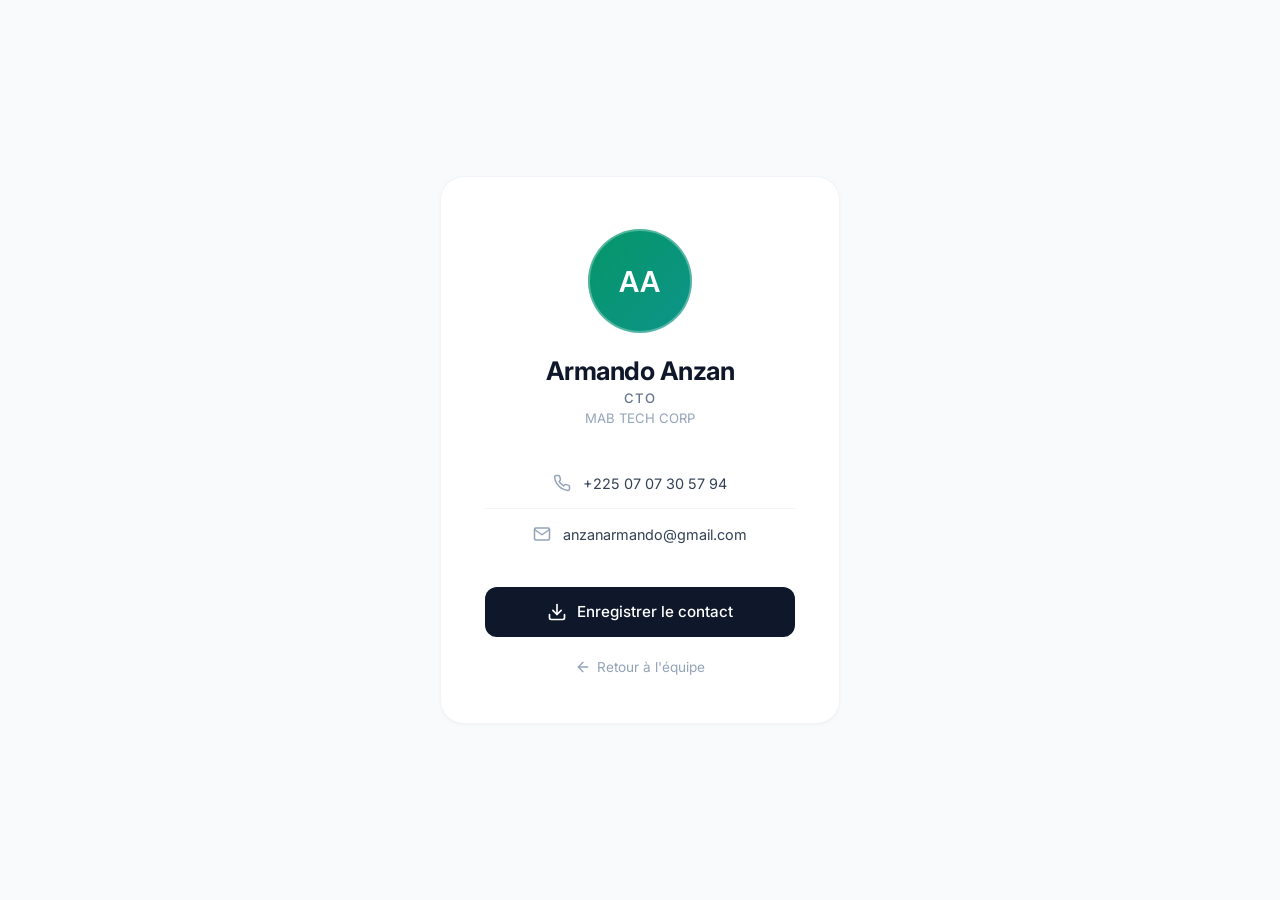
==== armando.html @ 26643504 "Initial commit — cartes de visite MabTech Corp" ====
<!DOCTYPE html>
<html lang="fr">
<head>
  <meta charset="UTF-8">
  <meta name="viewport" content="width=device-width, initial-scale=1.0">
  <title>Armando Anzan — MabTech Corp</title>
  <link rel="stylesheet" href="style.css">
  <link href="https://fonts.googleapis.com/css2?family=Inter:wght@400;500;600;700&display=swap" rel="stylesheet">
</head>
<body>

<div class="member-page">
  <div class="member-card">
    <div class="avatar-ring ring-armando">
      <div class="avatar-inner">AA</div>
    </div>
    <h2>Armando Anzan</h2>
    <div class="title">CTO</div>
    <div class="org">MAB TECH CORP</div>

    <div class="contact-info">
      <div class="contact-item">
        <svg viewBox="0 0 24 24" fill="none" stroke="currentColor" stroke-width="2" stroke-linecap="round" stroke-linejoin="round"><path d="M22 16.92v3a2 2 0 0 1-2.18 2 19.79 19.79 0 0 1-8.63-3.07 19.5 19.5 0 0 1-6-6 19.79 19.79 0 0 1-3.07-8.67A2 2 0 0 1 4.11 2h3a2 2 0 0 1 2 1.72 12.84 12.84 0 0 0 .7 2.81 2 2 0 0 1-.45 2.11L8.09 9.91a16 16 0 0 0 6 6l1.27-1.27a2 2 0 0 1 2.11-.45 12.84 12.84 0 0 0 2.81.7A2 2 0 0 1 22 16.92z"/></svg>
        <a href="tel:+2250707305794">+225 07 07 30 57 94</a>
      </div>
      <div class="contact-item">
        <svg viewBox="0 0 24 24" fill="none" stroke="currentColor" stroke-width="2" stroke-linecap="round" stroke-linejoin="round"><path d="M4 4h16c1.1 0 2 .9 2 2v12c0 1.1-.9 2-2 2H4c-1.1 0-2-.9-2-2V6c0-1.1.9-2 2-2z"/><polyline points="22,6 12,13 2,6"/></svg>
        <a href="mailto:anzanarmando@gmail.com">anzanarmando@gmail.com</a>
      </div>
    </div>

    <a href="armando-anzan.vcf" class="btn-download" download>
      <svg viewBox="0 0 24 24" fill="none" stroke="currentColor" stroke-width="2" stroke-linecap="round" stroke-linejoin="round"><path d="M21 15v4a2 2 0 0 1-2 2H5a2 2 0 0 1-2-2v-4"/><polyline points="7 10 12 15 17 10"/><line x1="12" y1="15" x2="12" y2="3"/></svg>
      Enregistrer le contact
    </a>
    <a href="index.html" class="back-link">
      <svg viewBox="0 0 24 24" fill="none" stroke="currentColor" stroke-width="2" stroke-linecap="round" stroke-linejoin="round"><line x1="19" y1="12" x2="5" y2="12"/><polyline points="12 19 5 12 12 5"/></svg>
      Retour à l'équipe
    </a>
  </div>
</div>

</body>
</html>
---- style.css ----
* {
  margin: 0;
  padding: 0;
  box-sizing: border-box;
}

body {
  font-family: 'Inter', 'Segoe UI', system-ui, -apple-system, sans-serif;
  background: #f8fafc;
  min-height: 100vh;
  color: #0f172a;
}

.container {
  max-width: 1100px;
  margin: 0 auto;
  padding: 60px 24px;
}

/* Header */
header {
  text-align: center;
  margin-bottom: 60px;
}

.logo-wrap {
  width: 96px;
  height: 96px;
  margin: 0 auto 24px;
  border-radius: 24px;
  background: #fff;
  box-shadow: 0 8px 32px rgba(0, 0, 0, 0.06);
  display: flex;
  align-items: center;
  justify-content: center;
  overflow: hidden;
  padding: 12px;
}

.logo-wrap img {
  width: 100%;
  height: 100%;
  object-fit: contain;
  border-radius: 12px;
}

header h1 {
  font-size: 2rem;
  font-weight: 700;
  color: #0f172a;
  letter-spacing: -0.03em;
  margin-bottom: 6px;
}

header p {
  color: #64748b;
  font-size: 0.95rem;
}

/* Team grid */
.team {
  display: grid;
  grid-template-columns: repeat(auto-fit, minmax(300px, 1fr));
  gap: 24px;
}

/* Card */
.card {
  background: #fff;
  border-radius: 20px;
  padding: 36px 28px 32px;
  text-align: center;
  box-shadow: 0 1px 3px rgba(0, 0, 0, 0.04);
  transition: all 0.3s cubic-bezier(0.16, 1, 0.3, 1);
  border: 1px solid #f1f5f9;
}

.card:hover {
  box-shadow: 0 24px 64px rgba(0, 0, 0, 0.08);
  transform: translateY(-6px);
  border-color: #e2e8f0;
}

/* Avatar ring */
.avatar-ring {
  width: 88px;
  height: 88px;
  margin: 0 auto 18px;
  border-radius: 50%;
  padding: 3px;
  position: relative;
}

.avatar-ring::after {
  content: '';
  position: absolute;
  inset: 0;
  border-radius: 50%;
  border: 2px solid rgba(255, 255, 255, 0.3);
}

.avatar-inner {
  width: 100%;
  height: 100%;
  border-radius: 50%;
  display: flex;
  align-items: center;
  justify-content: center;
  font-size: 1.5rem;
  font-weight: 600;
  color: #fff;
  letter-spacing: 0.02em;
}

.ring-marc {
  background: linear-gradient(135deg, #2563eb, #7c3aed);
}
.ring-marc .avatar-inner {
  background: linear-gradient(135deg, #2563eb, #7c3aed);
}
.ring-armando {
  background: linear-gradient(135deg, #059669, #0d9488);
}
.ring-armando .avatar-inner {
  background: linear-gradient(135deg, #059669, #0d9488);
}
.ring-berenger {
  background: linear-gradient(135deg, #d97706, #dc2626);
}
.ring-berenger .avatar-inner {
  background: linear-gradient(135deg, #d97706, #dc2626);
}

.card h3 {
  font-size: 1.15rem;
  font-weight: 600;
  color: #0f172a;
  margin-bottom: 4px;
}

.card .title {
  font-size: 0.78rem;
  color: #64748b;
  font-weight: 500;
  text-transform: uppercase;
  letter-spacing: 0.06em;
  margin-bottom: 4px;
}

.card .org {
  font-size: 0.78rem;
  color: #94a3b8;
  margin-bottom: 24px;
}

.card .actions {
  display: flex;
  gap: 10px;
  justify-content: center;
}

/* Buttons */
.btn {
  display: inline-flex;
  align-items: center;
  justify-content: center;
  gap: 7px;
  padding: 10px 20px;
  border-radius: 10px;
  text-decoration: none;
  font-size: 0.85rem;
  font-weight: 500;
  transition: all 0.2s ease;
  cursor: pointer;
  border: none;
  font-family: inherit;
  line-height: 1;
}

.btn svg {
  width: 16px;
  height: 16px;
  flex-shrink: 0;
}

.btn-primary {
  background: #0f172a;
  color: #fff;
}

.btn-primary:hover {
  background: #1e293b;
}

.btn-outline {
  background: transparent;
  color: #475569;
  border: 1px solid #e2e8f0;
}

.btn-outline:hover {
  background: #f8fafc;
  border-color: #cbd5e1;
}

/* Individual page */
.member-page {
  min-height: 100vh;
  display: flex;
  align-items: center;
  justify-content: center;
  padding: 24px;
  background: #f8fafc;
}

.member-card {
  background: #fff;
  border-radius: 24px;
  padding: 52px 44px 44px;
  text-align: center;
  max-width: 400px;
  width: 100%;
  box-shadow: 0 1px 3px rgba(0, 0, 0, 0.04);
  border: 1px solid #f1f5f9;
}

.member-card .avatar-ring {
  width: 104px;
  height: 104px;
  margin: 0 auto 22px;
  padding: 4px;
}

.member-card .avatar-inner {
  font-size: 1.8rem;
}

.member-card h2 {
  font-size: 1.6rem;
  font-weight: 700;
  color: #0f172a;
  margin-bottom: 4px;
  letter-spacing: -0.02em;
}

.member-card .title {
  font-size: 0.82rem;
  color: #64748b;
  font-weight: 500;
  text-transform: uppercase;
  letter-spacing: 0.06em;
  margin-bottom: 4px;
}

.member-card .org {
  font-size: 0.82rem;
  color: #94a3b8;
  margin-bottom: 32px;
}

.member-card .contact-info {
  margin-bottom: 28px;
}

.member-card .contact-item {
  display: flex;
  align-items: center;
  justify-content: center;
  gap: 12px;
  padding: 16px 0;
  border-bottom: 1px solid #f1f5f9;
  color: #334155;
  font-size: 0.9rem;
}

.member-card .contact-item:last-child {
  border-bottom: none;
}

.member-card .contact-item svg {
  width: 18px;
  height: 18px;
  flex-shrink: 0;
  color: #94a3b8;
}

.member-card .contact-item a {
  color: #334155;
  text-decoration: none;
  transition: color 0.2s;
}

.member-card .contact-item a:hover {
  color: #2563eb;
}

.btn-download {
  display: inline-flex;
  align-items: center;
  justify-content: center;
  gap: 10px;
  width: 100%;
  padding: 15px 24px;
  background: #0f172a;
  color: #fff;
  border-radius: 12px;
  text-decoration: none;
  font-weight: 500;
  font-size: 0.95rem;
  transition: all 0.25s ease;
  border: none;
  cursor: pointer;
  font-family: inherit;
  line-height: 1;
}

.btn-download svg {
  width: 20px;
  height: 20px;
  flex-shrink: 0;
}

.btn-download:hover {
  background: #1e293b;
  transform: translateY(-2px);
  box-shadow: 0 8px 24px rgba(15, 23, 42, 0.15);
}

.back-link {
  margin-top: 22px;
  display: inline-flex;
  align-items: center;
  gap: 6px;
  color: #94a3b8;
  text-decoration: none;
  font-size: 0.85rem;
  transition: color 0.2s;
}

.back-link svg {
  width: 16px;
  height: 16px;
}

.back-link:hover {
  color: #475569;
}

/* Footer */
footer {
  text-align: center;
  padding: 40px 24px;
  color: #94a3b8;
  font-size: 0.8rem;
}

/* Responsive */
@media (max-width: 700px) {
  .container { padding: 40px 16px; }
  header h1 { font-size: 1.5rem; }
  .team { grid-template-columns: 1fr; }
  .member-card { padding: 36px 20px 32px; }
  .member-card h2 { font-size: 1.3rem; }
}
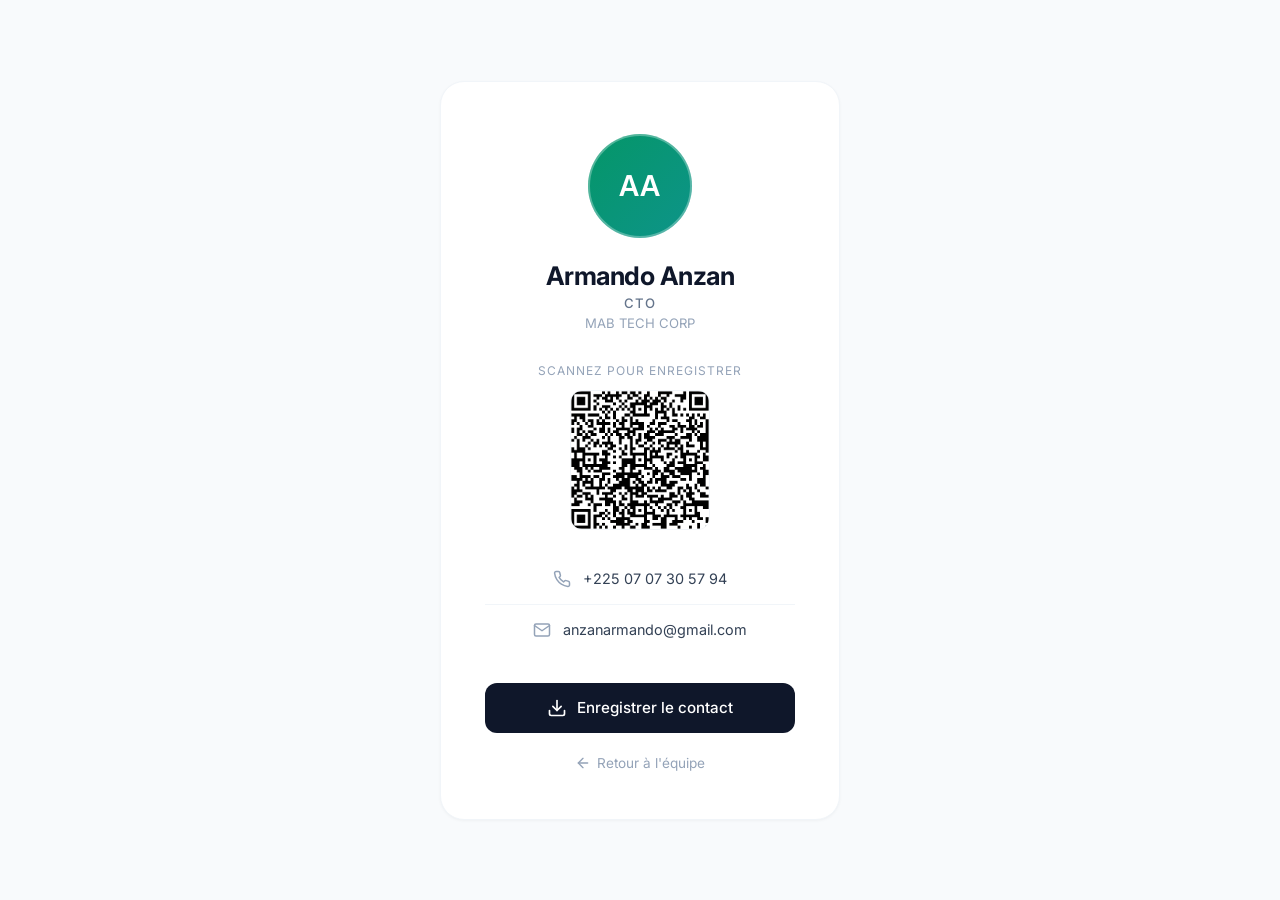
==== commit eb0b30d3: "Ajout QR codes vCard directs — scan & save automatique" ====
--- a/armando.html
+++ b/armando.html
@@ -17,6 +17,11 @@
     <h2>Armando Anzan</h2>
     <div class="title">CTO</div>
     <div class="org">MAB TECH CORP</div>
+
+    <div class="qr-section">
+      <div class="qr-label">Scannez pour enregistrer</div>
+      <img src="qr-armando.png" alt="QR code Armando Anzan">
+    </div>
 
     <div class="contact-info">
       <div class="contact-item">
--- a/style.css
+++ b/style.css
@@ -256,6 +256,27 @@
   font-size: 0.82rem;
   color: #94a3b8;
   margin-bottom: 32px;
+}
+
+.member-card .qr-section {
+  margin-bottom: 24px;
+}
+
+.member-card .qr-section .qr-label {
+  font-size: 0.75rem;
+  color: #94a3b8;
+  text-transform: uppercase;
+  letter-spacing: 0.08em;
+  margin-bottom: 12px;
+}
+
+.member-card .qr-section img {
+  width: 140px;
+  height: 140px;
+  border-radius: 12px;
+  border: 1px solid #f1f5f9;
+  display: block;
+  margin: 0 auto;
 }
 
 .member-card .contact-info {
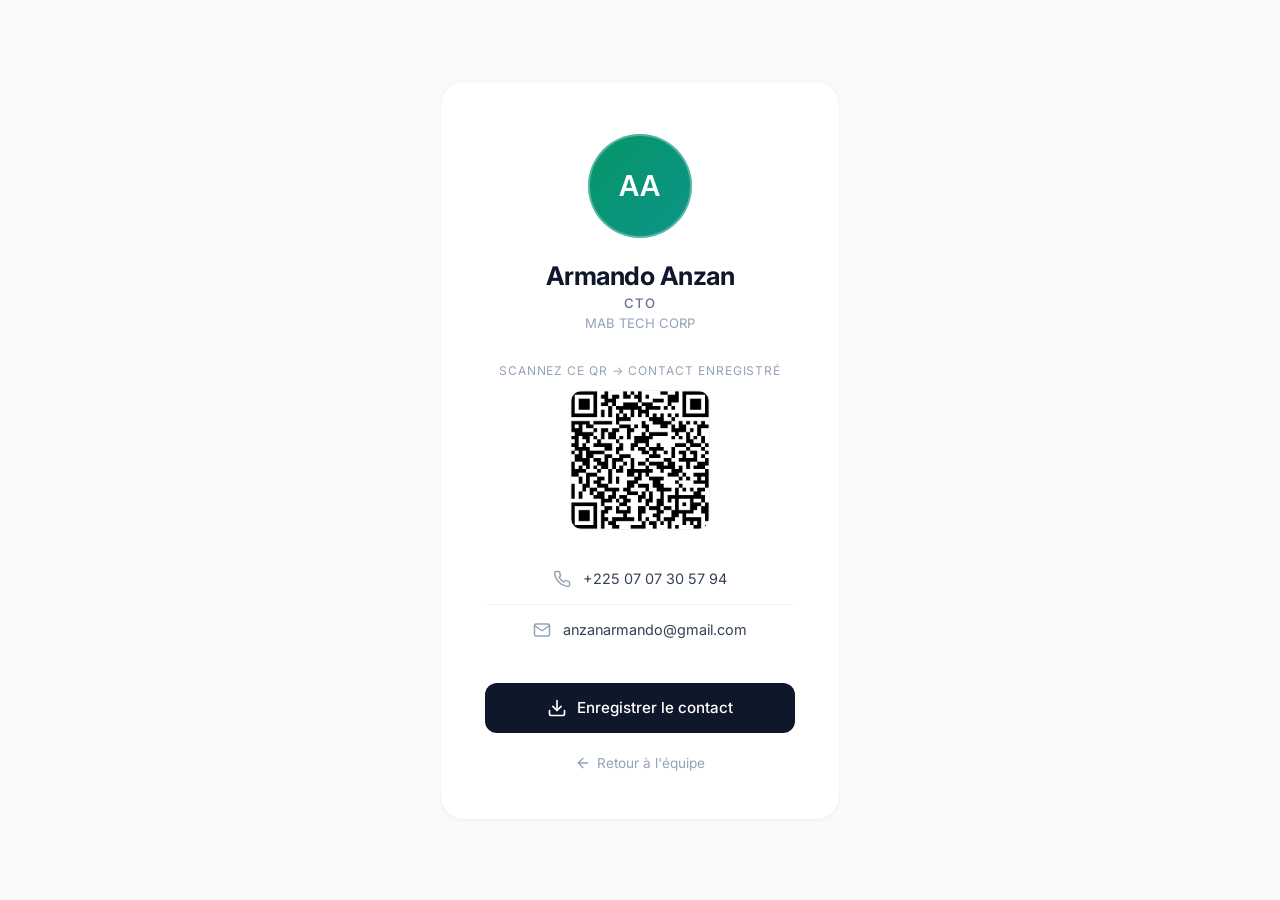
==== commit ef68e1e1: "QR codes en format MECARD — scan direct = ajout contact" ====
--- a/armando.html
+++ b/armando.html
@@ -19,7 +19,7 @@
     <div class="org">MAB TECH CORP</div>
 
     <div class="qr-section">
-      <div class="qr-label">Scannez pour enregistrer</div>
+      <div class="qr-label">Scannez ce QR → contact enregistré</div>
       <img src="qr-armando.png" alt="QR code Armando Anzan">
     </div>
 
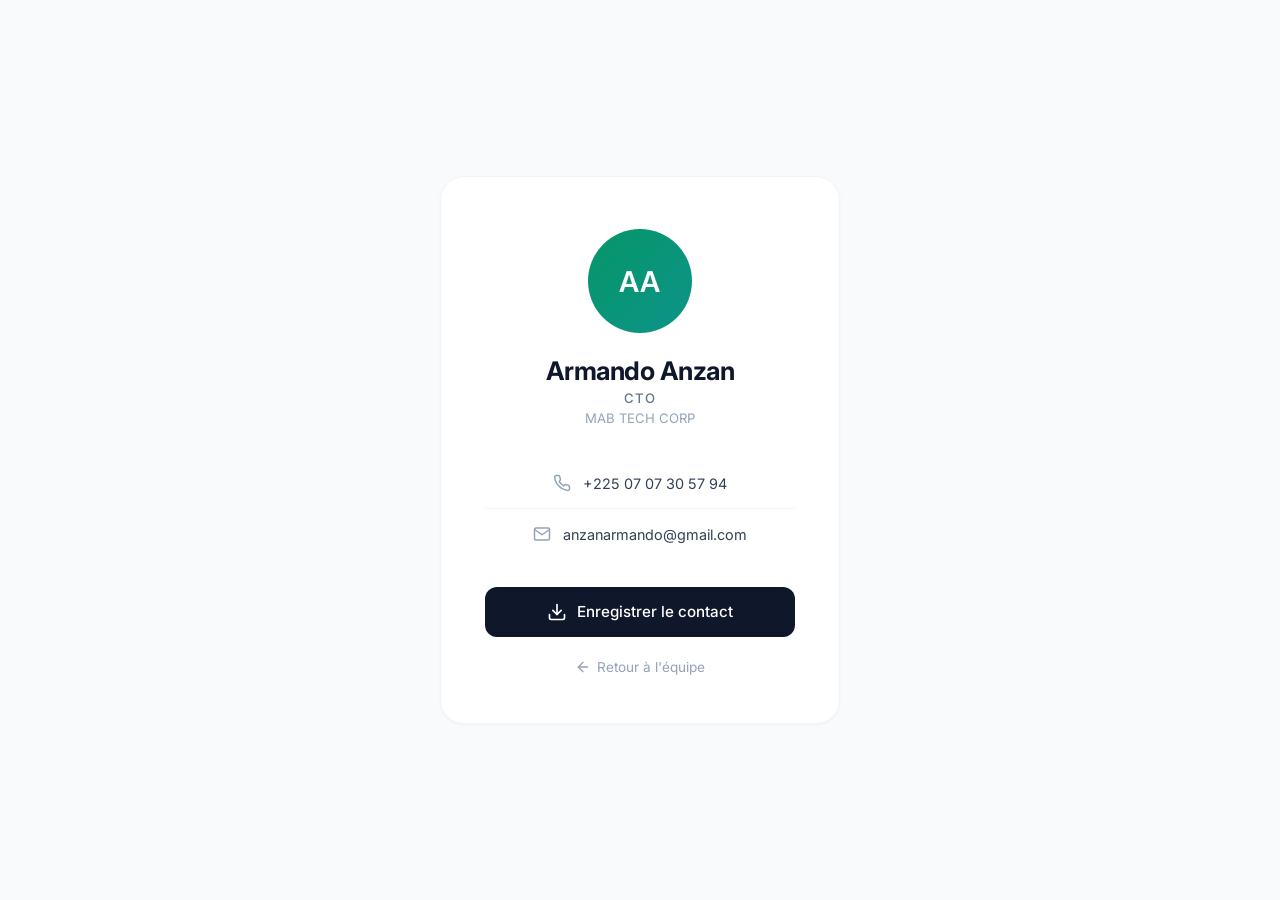
==== commit ef521ac8: "Suppression QR page + bouton contact avec declenchement automatique" ====
--- a/armando.html
+++ b/armando.html
@@ -18,11 +18,6 @@
     <div class="title">CTO</div>
     <div class="org">MAB TECH CORP</div>
 
-    <div class="qr-section">
-      <div class="qr-label">Scannez ce QR → contact enregistré</div>
-      <img src="qr-armando.png" alt="QR code Armando Anzan">
-    </div>
-
     <div class="contact-info">
       <div class="contact-item">
         <svg viewBox="0 0 24 24" fill="none" stroke="currentColor" stroke-width="2" stroke-linecap="round" stroke-linejoin="round"><path d="M22 16.92v3a2 2 0 0 1-2.18 2 19.79 19.79 0 0 1-8.63-3.07 19.5 19.5 0 0 1-6-6 19.79 19.79 0 0 1-3.07-8.67A2 2 0 0 1 4.11 2h3a2 2 0 0 1 2 1.72 12.84 12.84 0 0 0 .7 2.81 2 2 0 0 1-.45 2.11L8.09 9.91a16 16 0 0 0 6 6l1.27-1.27a2 2 0 0 1 2.11-.45 12.84 12.84 0 0 0 2.81.7A2 2 0 0 1 22 16.92z"/></svg>
@@ -34,10 +29,10 @@
       </div>
     </div>
 
-    <a href="armando-anzan.vcf" class="btn-download" download>
+    <button class="btn-download" onclick="enregistrerContact()">
       <svg viewBox="0 0 24 24" fill="none" stroke="currentColor" stroke-width="2" stroke-linecap="round" stroke-linejoin="round"><path d="M21 15v4a2 2 0 0 1-2 2H5a2 2 0 0 1-2-2v-4"/><polyline points="7 10 12 15 17 10"/><line x1="12" y1="15" x2="12" y2="3"/></svg>
       Enregistrer le contact
-    </a>
+    </button>
     <a href="index.html" class="back-link">
       <svg viewBox="0 0 24 24" fill="none" stroke="currentColor" stroke-width="2" stroke-linecap="round" stroke-linejoin="round"><line x1="19" y1="12" x2="5" y2="12"/><polyline points="12 19 5 12 12 5"/></svg>
       Retour à l'équipe
@@ -45,5 +40,31 @@
   </div>
 </div>
 
+<script>
+function enregistrerContact() {
+  var vcard = [
+    'BEGIN:VCARD',
+    'VERSION:3.0',
+    'FN:Armando Anzan',
+    'N:Anzan;Armando;;;',
+    'TITLE:CTO',
+    'ORG:MAB TECH CORP',
+    'TEL;TYPE=CELL:+2250707305794',
+    'EMAIL;TYPE=INTERNET:anzanarmando@gmail.com',
+    'END:VCARD'
+  ].join('\n');
+
+  var blob = new Blob([vcard], { type: 'text/x-vcard;charset=utf-8' });
+  var url = URL.createObjectURL(blob);
+  var a = document.createElement('a');
+  a.href = url;
+  a.download = 'armando-anzan.vcf';
+  document.body.appendChild(a);
+  a.click();
+  document.body.removeChild(a);
+  setTimeout(function() { URL.revokeObjectURL(url); }, 10000);
+}
+</script>
+
 </body>
 </html>
--- a/style.css
+++ b/style.css
@@ -89,14 +89,6 @@
   border-radius: 50%;
   padding: 3px;
   position: relative;
-}
-
-.avatar-ring::after {
-  content: '';
-  position: absolute;
-  inset: 0;
-  border-radius: 50%;
-  border: 2px solid rgba(255, 255, 255, 0.3);
 }
 
 .avatar-inner {
@@ -256,27 +248,6 @@
   font-size: 0.82rem;
   color: #94a3b8;
   margin-bottom: 32px;
-}
-
-.member-card .qr-section {
-  margin-bottom: 24px;
-}
-
-.member-card .qr-section .qr-label {
-  font-size: 0.75rem;
-  color: #94a3b8;
-  text-transform: uppercase;
-  letter-spacing: 0.08em;
-  margin-bottom: 12px;
-}
-
-.member-card .qr-section img {
-  width: 140px;
-  height: 140px;
-  border-radius: 12px;
-  border: 1px solid #f1f5f9;
-  display: block;
-  margin: 0 auto;
 }
 
 .member-card .contact-info {
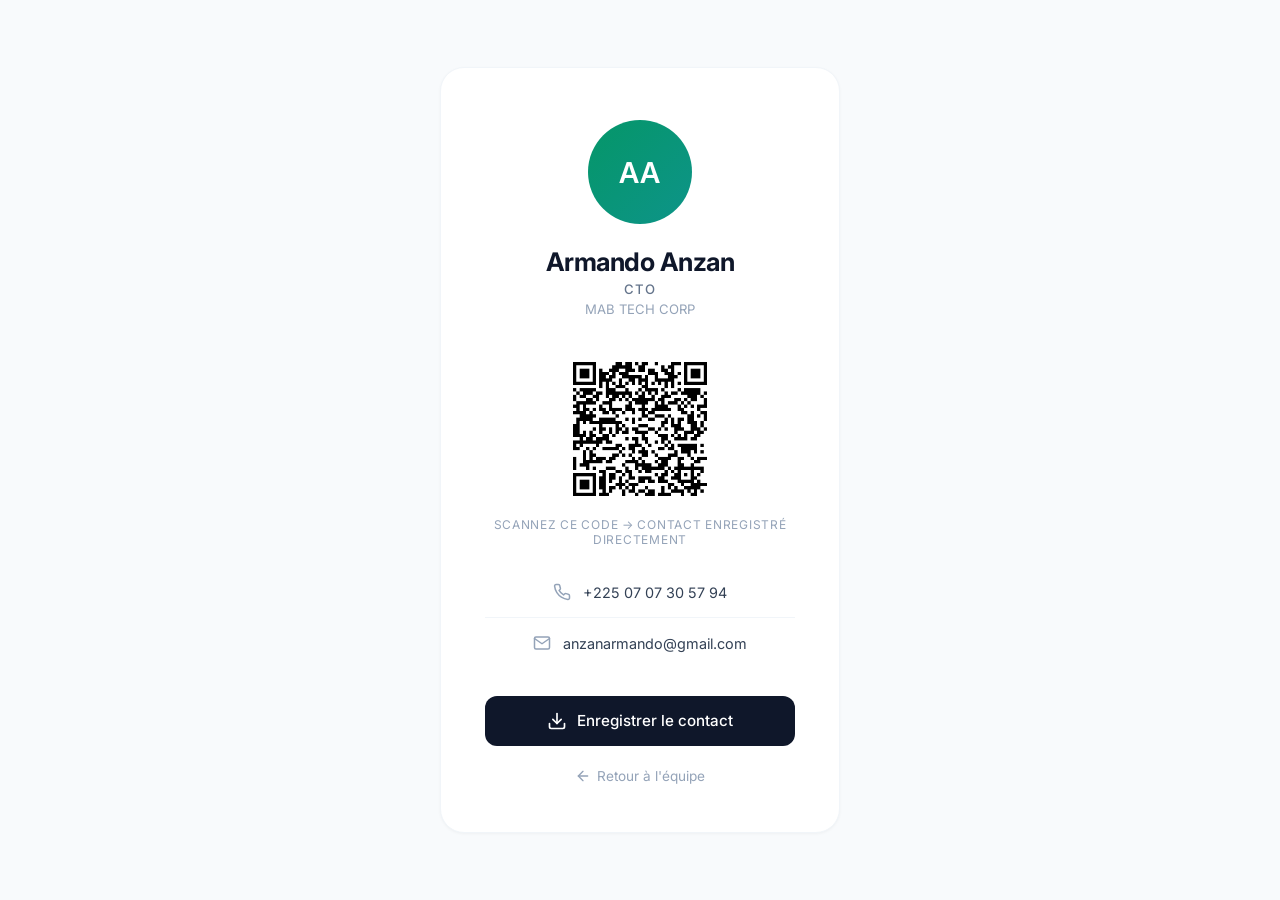
==== commit 61bce826: "QR codes MECARD generes localement — scan direct = ajout contact" ====
--- a/armando.html
+++ b/armando.html
@@ -18,6 +18,11 @@
     <div class="title">CTO</div>
     <div class="org">MAB TECH CORP</div>
 
+    <div class="qr-scan">
+      <img src="qr-armando.png" alt="QR code Armando Anzan">
+      <div class="scan-label">Scannez ce code → contact enregistré directement</div>
+    </div>
+
     <div class="contact-info">
       <div class="contact-item">
         <svg viewBox="0 0 24 24" fill="none" stroke="currentColor" stroke-width="2" stroke-linecap="round" stroke-linejoin="round"><path d="M22 16.92v3a2 2 0 0 1-2.18 2 19.79 19.79 0 0 1-8.63-3.07 19.5 19.5 0 0 1-6-6 19.79 19.79 0 0 1-3.07-8.67A2 2 0 0 1 4.11 2h3a2 2 0 0 1 2 1.72 12.84 12.84 0 0 0 .7 2.81 2 2 0 0 1-.45 2.11L8.09 9.91a16 16 0 0 0 6 6l1.27-1.27a2 2 0 0 1 2.11-.45 12.84 12.84 0 0 0 2.81.7A2 2 0 0 1 22 16.92z"/></svg>
@@ -29,10 +34,10 @@
       </div>
     </div>
 
-    <button class="btn-download" onclick="enregistrerContact()">
+    <a href="armando-anzan.vcf" class="btn-download">
       <svg viewBox="0 0 24 24" fill="none" stroke="currentColor" stroke-width="2" stroke-linecap="round" stroke-linejoin="round"><path d="M21 15v4a2 2 0 0 1-2 2H5a2 2 0 0 1-2-2v-4"/><polyline points="7 10 12 15 17 10"/><line x1="12" y1="15" x2="12" y2="3"/></svg>
       Enregistrer le contact
-    </button>
+    </a>
     <a href="index.html" class="back-link">
       <svg viewBox="0 0 24 24" fill="none" stroke="currentColor" stroke-width="2" stroke-linecap="round" stroke-linejoin="round"><line x1="19" y1="12" x2="5" y2="12"/><polyline points="12 19 5 12 12 5"/></svg>
       Retour à l'équipe
@@ -40,31 +45,5 @@
   </div>
 </div>
 
-<script>
-function enregistrerContact() {
-  var vcard = [
-    'BEGIN:VCARD',
-    'VERSION:3.0',
-    'FN:Armando Anzan',
-    'N:Anzan;Armando;;;',
-    'TITLE:CTO',
-    'ORG:MAB TECH CORP',
-    'TEL;TYPE=CELL:+2250707305794',
-    'EMAIL;TYPE=INTERNET:anzanarmando@gmail.com',
-    'END:VCARD'
-  ].join('\n');
-
-  var blob = new Blob([vcard], { type: 'text/x-vcard;charset=utf-8' });
-  var url = URL.createObjectURL(blob);
-  var a = document.createElement('a');
-  a.href = url;
-  a.download = 'armando-anzan.vcf';
-  document.body.appendChild(a);
-  a.click();
-  document.body.removeChild(a);
-  setTimeout(function() { URL.revokeObjectURL(url); }, 10000);
-}
-</script>
-
 </body>
 </html>
--- a/style.css
+++ b/style.css
@@ -248,6 +248,24 @@
   font-size: 0.82rem;
   color: #94a3b8;
   margin-bottom: 32px;
+}
+
+.member-card .qr-scan {
+  margin-bottom: 20px;
+}
+
+.member-card .qr-scan img {
+  width: 160px;
+  height: 160px;
+  display: block;
+  margin: 0 auto 8px;
+}
+
+.member-card .qr-scan .scan-label {
+  font-size: 0.75rem;
+  color: #94a3b8;
+  text-transform: uppercase;
+  letter-spacing: 0.06em;
 }
 
 .member-card .contact-info {
